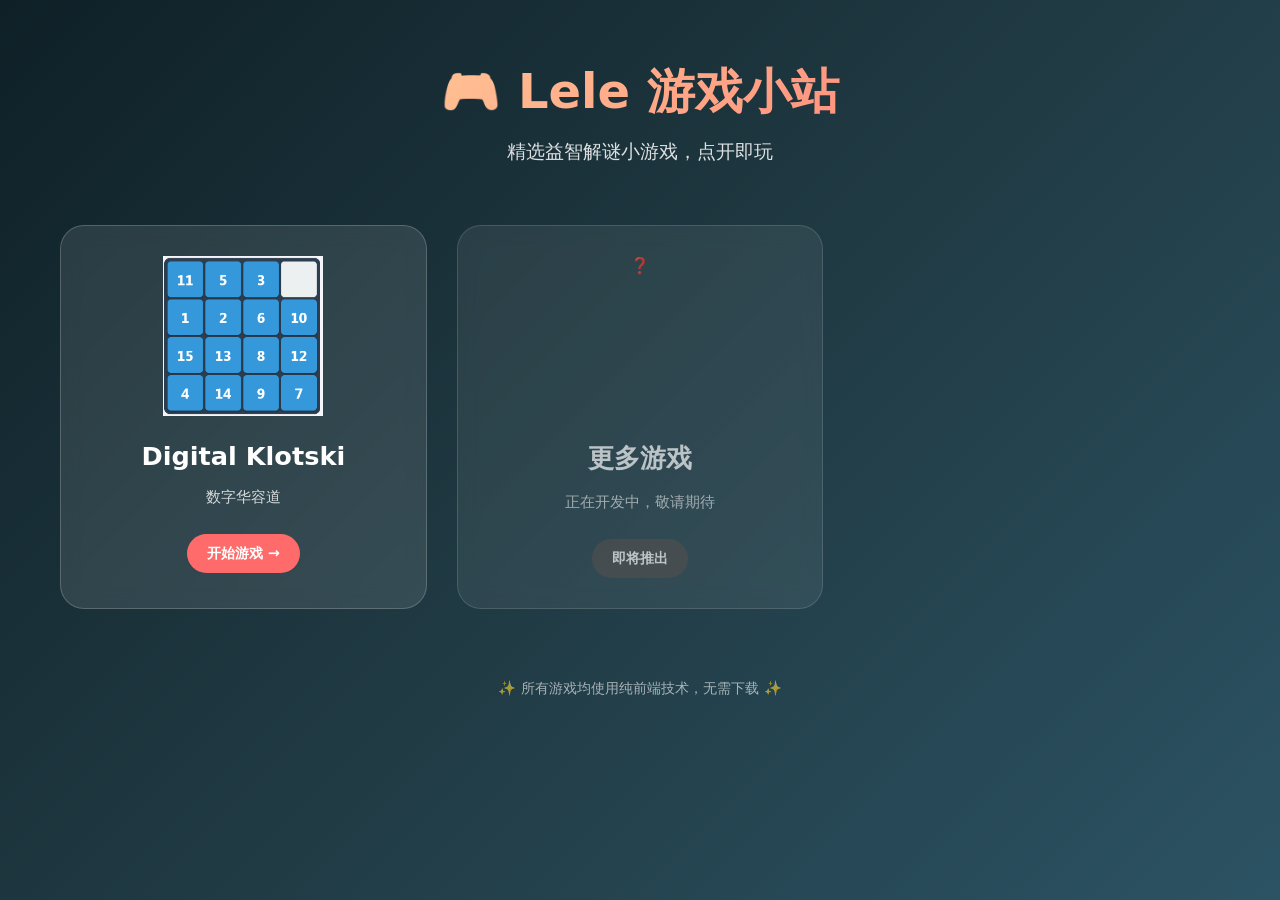
==== index.html @ e9ce8484 "Added a new game: Digital Klotski" ====
<!DOCTYPE html>
<html lang="zh-CN">
<head>
    <meta charset="UTF-8">
    <meta name="viewport" content="width=device-width, initial-scale=1.0, user-scalable=no">
    <title>Lele 游戏小站 | 益智解谜游戏合集</title>
    <link rel="stylesheet" href="style.css">
</head>
<body>
    <div class="hero">
        <h1>🎮 Lele 游戏小站</h1>
        <p>精选益智解谜小游戏，点开即玩</p>
    </div>

    <div class="games-grid" id="gamesGrid">
        <!-- 游戏卡片 1 - 数字华容道 -->
        <a href="games/digital-klotski/size-select.html" class="game-card">
            <img src="images/digital-klotski-icon.png" alt="数字华容道" class="card-icon">
            <h3>Digital Klotski</h3>
            <p>数字华容道</p>
            <span class="play-btn">开始游戏 →</span>
        </a>

        <!-- 游戏卡片 2 - 即将推出 -->
        <div class="game-card coming-soon">
            <div class="card-icon">❓</div>
            <h3>更多游戏</h3>
            <p>正在开发中，敬请期待</p>
            <span class="play-btn disabled">即将推出</span>
        </div>
    </div>

    <footer>
        <p>✨ 所有游戏均使用纯前端技术，无需下载 ✨</p>
    </footer>

    <script src="script.js"></script>
</body>
</html>
---- style.css ----
* {
    margin: 0;
    padding: 0;
    box-sizing: border-box;
}

body {
    font-family: 'Segoe UI', 'Poppins', system-ui, -apple-system, sans-serif;
    background: linear-gradient(135deg, #0f2027, #203a43, #2c5364);
    min-height: 100vh;
    color: #fff;
}

/* 头部区域 */
.hero {
    text-align: center;
    padding: 60px 20px 40px;
}

.hero h1 {
    font-size: 3rem;
    background: linear-gradient(135deg, #ffeaa7, #ff6b6b);
    -webkit-background-clip: text;
    background-clip: text;
    color: transparent;
    margin-bottom: 15px;
}

.hero p {
    font-size: 1.2rem;
    opacity: 0.85;
}

/* 游戏网格 */
.games-grid {
    max-width: 1200px;
    margin: 0 auto;
    padding: 20px;
    display: grid;
    grid-template-columns: repeat(auto-fill, minmax(320px, 1fr));
    gap: 30px;
}

/* 游戏卡片 */
.game-card {
    background: rgba(255, 255, 255, 0.1);
    backdrop-filter: blur(10px);
    border-radius: 24px;
    padding: 30px 20px;
    text-align: center;
    text-decoration: none;
    color: white;
    transition: all 0.3s ease;
    border: 1px solid rgba(255, 255, 255, 0.2);
    display: flex;
    flex-direction: column;
    gap: 15px;
}

.game-card:hover {
    transform: translateY(-8px);
    background: rgba(255, 255, 255, 0.2);
    border-color: rgba(255, 255, 255, 0.4);
    box-shadow: 0 20px 40px rgba(0, 0, 0, 0.3);
}

/* 即将推出的卡片不可点击 */
.game-card.coming-soon {
    cursor: default;
    opacity: 0.7;
}

.game-card.coming-soon:hover {
    transform: none;
    background: rgba(255, 255, 255, 0.1);
}

.card-icon {
    width: 160px;      /* 固定宽度 */
    height: 160px;     /* 固定高度 */
    object-fit: contain;  /* 保持比例，不裁剪 */
    display: block;
    margin: 0 auto 10px;   /* 居中，底部留白 */
}

.game-card h3 {
    font-size: 1.6rem;
    font-weight: 600;
}

.game-card p {
    font-size: 0.95rem;
    opacity: 0.8;
    line-height: 1.5;
}

.play-btn {
    display: inline-block;
    margin-top: 10px;
    padding: 10px 20px;
    background: #ff6b6b;
    border-radius: 50px;
    font-weight: bold;
    font-size: 0.9rem;
    transition: all 0.2s;
    align-self: center;
}

.game-card:hover .play-btn {
    background: #ff4757;
    transform: scale(1.02);
}

.play-btn.disabled {
    background: #555;
    cursor: default;
}

/* 页脚 */
footer {
    text-align: center;
    padding: 50px 20px 30px;
    opacity: 0.6;
    font-size: 0.9rem;
}

/* 响应式 */
@media (max-width: 700px) {
    .hero h1 {
        font-size: 2.2rem;
    }
    
    .hero p {
        font-size: 1rem;
    }
    
    .games-grid {
        grid-template-columns: 1fr;
        gap: 20px;
    }
    
    .game-card {
        padding: 20px;
    }
}
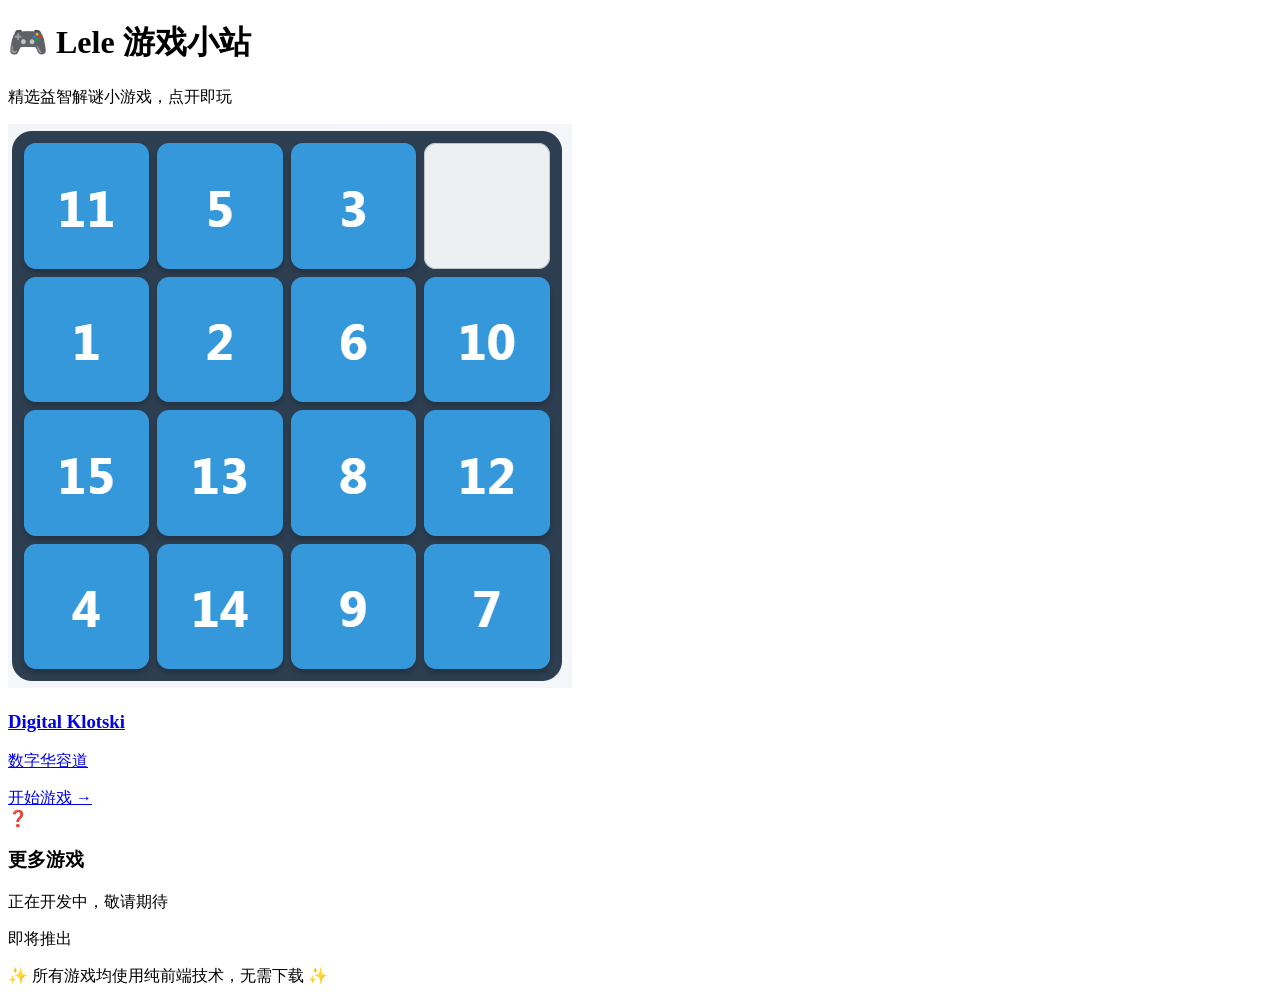
==== commit 72334b80: "Added version numbers to css & js to force browser cache refresh." ====
--- a/index.html
+++ b/index.html
@@ -4,7 +4,8 @@
     <meta charset="UTF-8">
     <meta name="viewport" content="width=device-width, initial-scale=1.0, user-scalable=no">
     <title>Lele 游戏小站 | 益智解谜游戏合集</title>
-    <link rel="stylesheet" href="style.css">
+    <link rel="stylesheet" href="style?v=20260516.css">
+    <link rel="icon" type="image/png" href="images/site-icon.png">
 </head>
 <body>
     <div class="hero">
@@ -34,6 +35,6 @@
         <p>✨ 所有游戏均使用纯前端技术，无需下载 ✨</p>
     </footer>
 
-    <script src="script.js"></script>
+    <script src="script.js?v=20260516"></script>
 </body>
 </html>
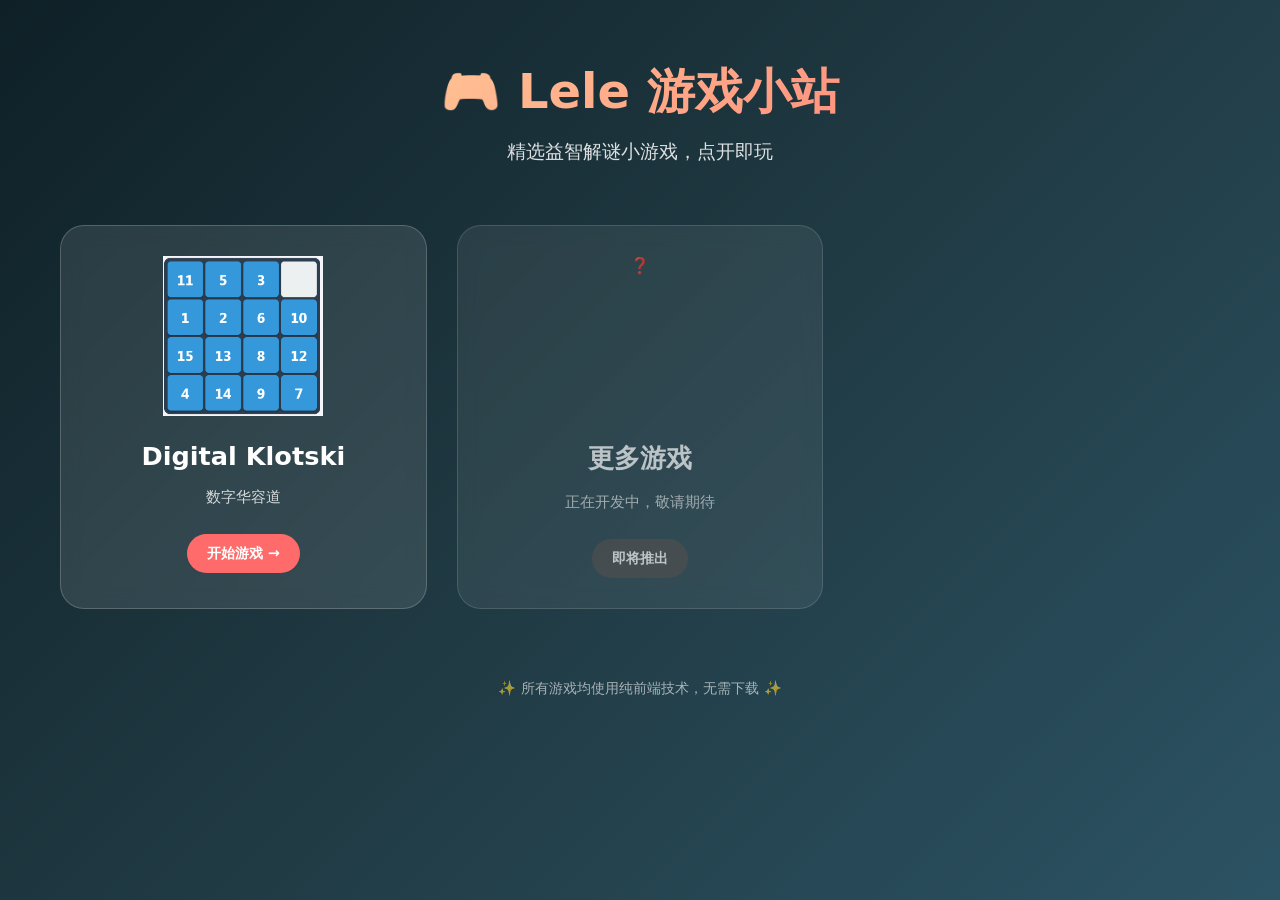
==== commit d35b4058: "Fixed a typo in index.html" ====
--- a/index.html
+++ b/index.html
@@ -4,7 +4,7 @@
     <meta charset="UTF-8">
     <meta name="viewport" content="width=device-width, initial-scale=1.0, user-scalable=no">
     <title>Lele 游戏小站 | 益智解谜游戏合集</title>
-    <link rel="stylesheet" href="style?v=20260516.css">
+    <link rel="stylesheet" href="style.css?v=20260516">
     <link rel="icon" type="image/png" href="images/site-icon.png">
 </head>
 <body>
--- a/style.css
+++ b/style.css
@@ -0,0 +1,145 @@
+* {
+    margin: 0;
+    padding: 0;
+    box-sizing: border-box;
+}
+
+body {
+    font-family: 'Segoe UI', 'Poppins', system-ui, -apple-system, sans-serif;
+    background: linear-gradient(135deg, #0f2027, #203a43, #2c5364);
+    min-height: 100vh;
+    color: #fff;
+}
+
+/* 头部区域 */
+.hero {
+    text-align: center;
+    padding: 60px 20px 40px;
+}
+
+.hero h1 {
+    font-size: 3rem;
+    background: linear-gradient(135deg, #ffeaa7, #ff6b6b);
+    -webkit-background-clip: text;
+    background-clip: text;
+    color: transparent;
+    margin-bottom: 15px;
+}
+
+.hero p {
+    font-size: 1.2rem;
+    opacity: 0.85;
+}
+
+/* 游戏网格 */
+.games-grid {
+    max-width: 1200px;
+    margin: 0 auto;
+    padding: 20px;
+    display: grid;
+    grid-template-columns: repeat(auto-fill, minmax(320px, 1fr));
+    gap: 30px;
+}
+
+/* 游戏卡片 */
+.game-card {
+    background: rgba(255, 255, 255, 0.1);
+    backdrop-filter: blur(10px);
+    border-radius: 24px;
+    padding: 30px 20px;
+    text-align: center;
+    text-decoration: none;
+    color: white;
+    transition: all 0.3s ease;
+    border: 1px solid rgba(255, 255, 255, 0.2);
+    display: flex;
+    flex-direction: column;
+    gap: 15px;
+}
+
+.game-card:hover {
+    transform: translateY(-8px);
+    background: rgba(255, 255, 255, 0.2);
+    border-color: rgba(255, 255, 255, 0.4);
+    box-shadow: 0 20px 40px rgba(0, 0, 0, 0.3);
+}
+
+/* 即将推出的卡片不可点击 */
+.game-card.coming-soon {
+    cursor: default;
+    opacity: 0.7;
+}
+
+.game-card.coming-soon:hover {
+    transform: none;
+    background: rgba(255, 255, 255, 0.1);
+}
+
+.card-icon {
+    width: 160px;      /* 固定宽度 */
+    height: 160px;     /* 固定高度 */
+    object-fit: contain;  /* 保持比例，不裁剪 */
+    display: block;
+    margin: 0 auto 10px;   /* 居中，底部留白 */
+}
+
+.game-card h3 {
+    font-size: 1.6rem;
+    font-weight: 600;
+}
+
+.game-card p {
+    font-size: 0.95rem;
+    opacity: 0.8;
+    line-height: 1.5;
+}
+
+.play-btn {
+    display: inline-block;
+    margin-top: 10px;
+    padding: 10px 20px;
+    background: #ff6b6b;
+    border-radius: 50px;
+    font-weight: bold;
+    font-size: 0.9rem;
+    transition: all 0.2s;
+    align-self: center;
+}
+
+.game-card:hover .play-btn {
+    background: #ff4757;
+    transform: scale(1.02);
+}
+
+.play-btn.disabled {
+    background: #555;
+    cursor: default;
+}
+
+/* 页脚 */
+footer {
+    text-align: center;
+    padding: 50px 20px 30px;
+    opacity: 0.6;
+    font-size: 0.9rem;
+}
+
+/* 响应式 */
+@media (max-width: 700px) {
+    .hero h1 {
+        font-size: 2.2rem;
+    }
+    
+    .hero p {
+        font-size: 1rem;
+    }
+    
+    .games-grid {
+        grid-template-columns: 1fr;
+        gap: 20px;
+    }
+    
+    .game-card {
+        padding: 20px;
+    }
+}
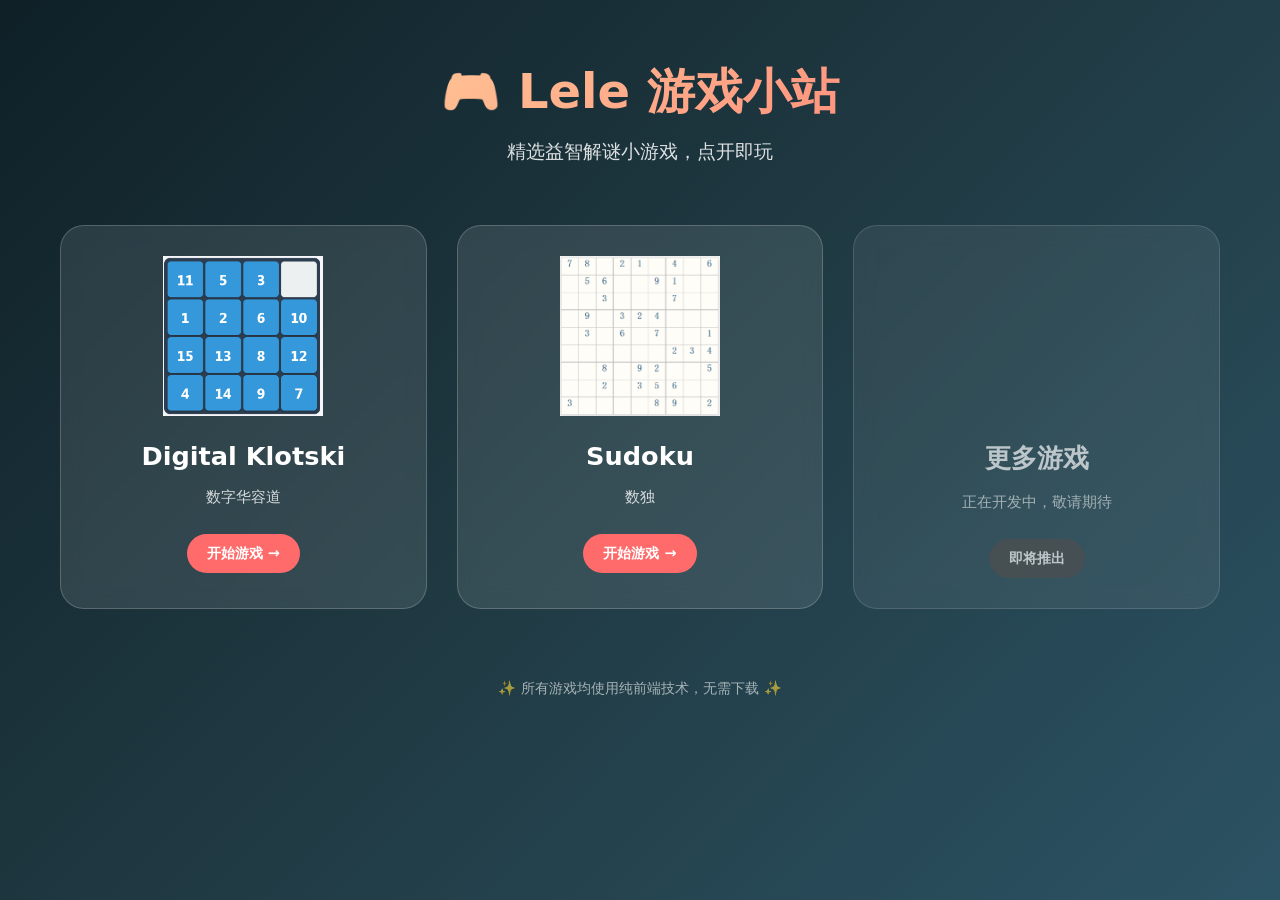
==== commit b176ae38: "Added new game: Sudoku" ====
--- a/index.html
+++ b/index.html
@@ -1,40 +1,62 @@
+<!--
+    Copyright (C) 2026 Lele
+
+    This program is free software: you can redistribute it and/or modify
+    it under the terms of the GNU General Public License as published by
+    the Free Software Foundation, either version 3 of the License, or
+    (at your option) any later version.
+
+    This program is distributed in the hope that it will be useful,
+    but WITHOUT ANY WARRANTY; without even the implied warranty of
+    MERCHANTABILITY or FITNESS FOR A PARTICULAR PURPOSE.  See the
+    GNU General Public License for more details.
+
+    You should have received a copy of the GNU General Public License
+    along with this program.  If not, see <https://www.gnu.org/licenses/>.
+-->
+
 <!DOCTYPE html>
 <html lang="zh-CN">
 <head>
-    <meta charset="UTF-8">
-    <meta name="viewport" content="width=device-width, initial-scale=1.0, user-scalable=no">
-    <title>Lele 游戏小站 | 益智解谜游戏合集</title>
-    <link rel="stylesheet" href="style.css?v=20260516">
-    <link rel="icon" type="image/png" href="images/site-icon.png">
+  <meta charset="UTF-8">
+  <meta name="viewport" content="width=device-width, initial-scale=1.0, user-scalable=no">
+  <title>Lele 游戏小站 | 益智解谜游戏合集</title>
+  <link rel="stylesheet" href="style.css?v=20260516">
+  <link rel="icon" type="image/png" href="images/site-icon.png">
 </head>
 <body>
-    <div class="hero">
-        <h1>🎮 Lele 游戏小站</h1>
-        <p>精选益智解谜小游戏，点开即玩</p>
+  <div class="hero">
+    <h1>🎮 Lele 游戏小站</h1>
+    <p>精选益智解谜小游戏，点开即玩</p>
+  </div>
+
+  <div class="games-grid" id="gamesGrid">
+    <a href="games/digital-klotski/size-select.html" class="game-card">
+      <img src="images/digital-klotski-icon.png" alt="数字华容道" class="card-icon">
+      <h3>Digital Klotski</h3>
+      <p>数字华容道</p>
+      <span class="play-btn">开始游戏 →</span>
+    </a>
+
+    <a href="games/sudoku/difficulty-select.html" class="game-card">
+      <img src="images/sudoku-icon.png" alt="数独" class="card-icon">
+      <h3>Sudoku</h3>
+      <p>数独</p>
+      <span class="play-btn">开始游戏 →</span>
+    </a>
+
+    <div class="game-card coming-soon">
+      <div class="card-icon"></div>
+      <h3>更多游戏</h3>
+      <p>正在开发中，敬请期待</p>
+      <span class="play-btn disabled">即将推出</span>
     </div>
+  </div>
 
-    <div class="games-grid" id="gamesGrid">
-        <!-- 游戏卡片 1 - 数字华容道 -->
-        <a href="games/digital-klotski/size-select.html" class="game-card">
-            <img src="images/digital-klotski-icon.png" alt="数字华容道" class="card-icon">
-            <h3>Digital Klotski</h3>
-            <p>数字华容道</p>
-            <span class="play-btn">开始游戏 →</span>
-        </a>
+  <footer>
+    <p>✨ 所有游戏均使用纯前端技术，无需下载 ✨</p>
+  </footer>
 
-        <!-- 游戏卡片 2 - 即将推出 -->
-        <div class="game-card coming-soon">
-            <div class="card-icon">❓</div>
-            <h3>更多游戏</h3>
-            <p>正在开发中，敬请期待</p>
-            <span class="play-btn disabled">即将推出</span>
-        </div>
-    </div>
-
-    <footer>
-        <p>✨ 所有游戏均使用纯前端技术，无需下载 ✨</p>
-    </footer>
-
-    <script src="script.js?v=20260516"></script>
+  <script src="script.js?v=20260516"></script>
 </body>
 </html>
--- a/style.css
+++ b/style.css
@@ -1,3 +1,20 @@
+/*
+ * Copyright (C) 2026 Lele
+ * 
+ * This program is free software: you can redistribute it and/or modify
+ * it under the terms of the GNU General Public License as published by
+ * the Free Software Foundation, either version 3 of the License, or
+ * (at your option) any later version.
+ * 
+ * This program is distributed in the hope that it will be useful,
+ * but WITHOUT ANY WARRANTY; without even the implied warranty of
+ * MERCHANTABILITY or FITNESS FOR A PARTICULAR PURPOSE.  See the
+ * GNU General Public License for more details.
+ * 
+ * You should have received a copy of the GNU General Public License
+ * along with this program.  If not, see <https://www.gnu.org/licenses/>.
+ */
+
 * {
     margin: 0;
     padding: 0;
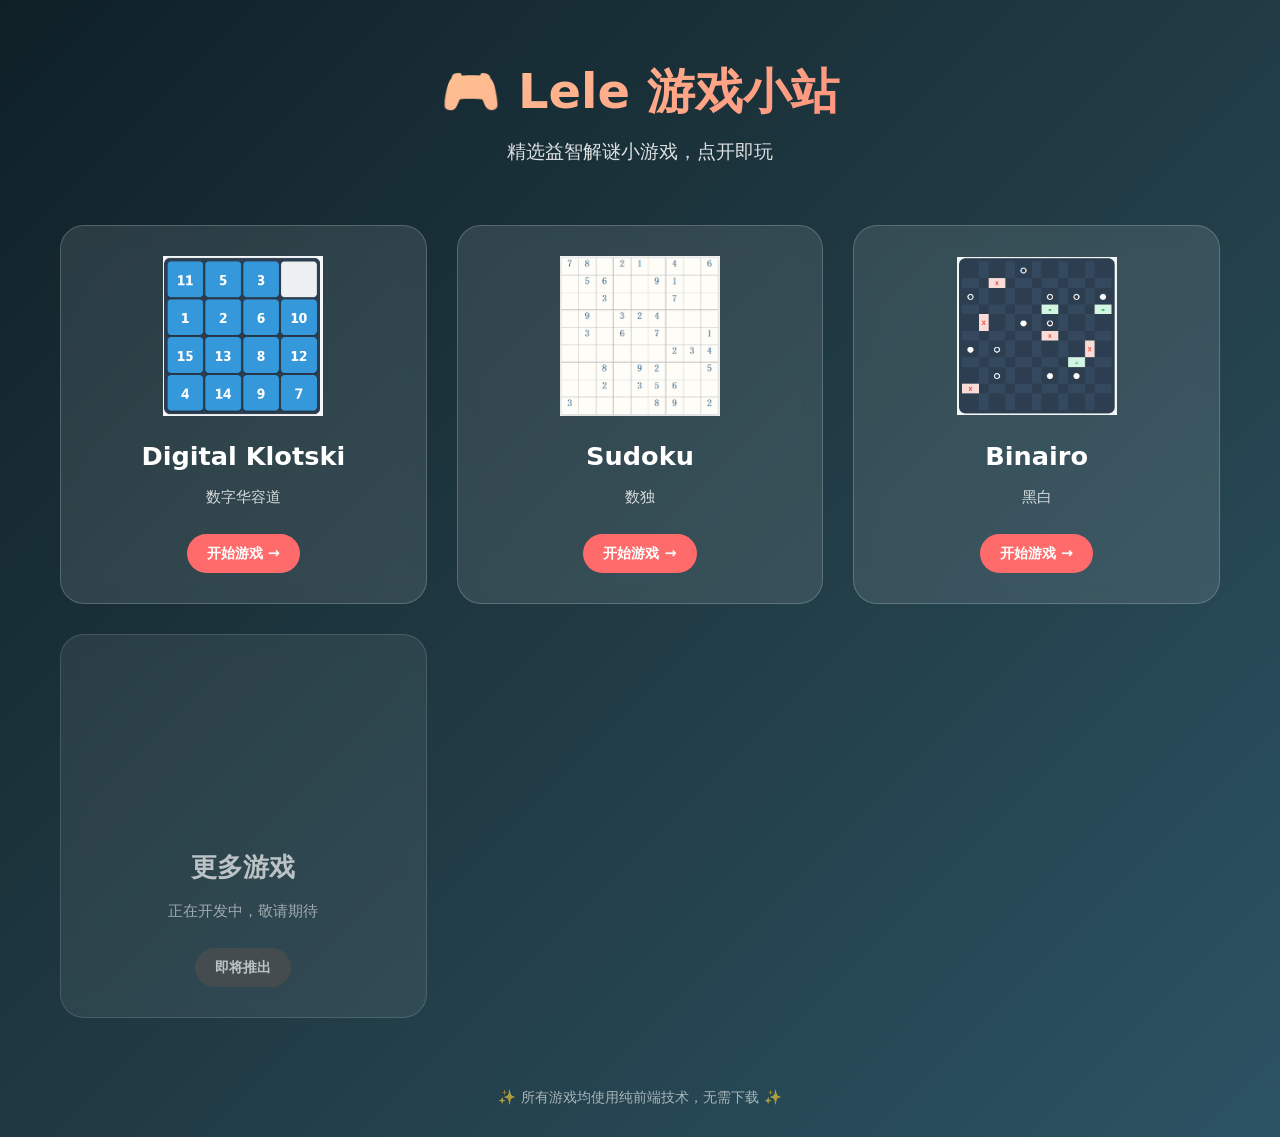
==== commit b173bc82: "Added new game: Binairo." ====
--- a/index.html
+++ b/index.html
@@ -45,6 +45,13 @@
       <span class="play-btn">开始游戏 →</span>
     </a>
 
+    <a href="games/binairo/difficulty-select.html" class="game-card">
+      <img src="images/binairo-icon.png" alt="黑白" class="card-icon">
+      <h3>Binairo</h3>
+      <p>黑白</p>
+      <span class="play-btn">开始游戏 →</span>
+    </a>
+
     <div class="game-card coming-soon">
       <div class="card-icon"></div>
       <h3>更多游戏</h3>
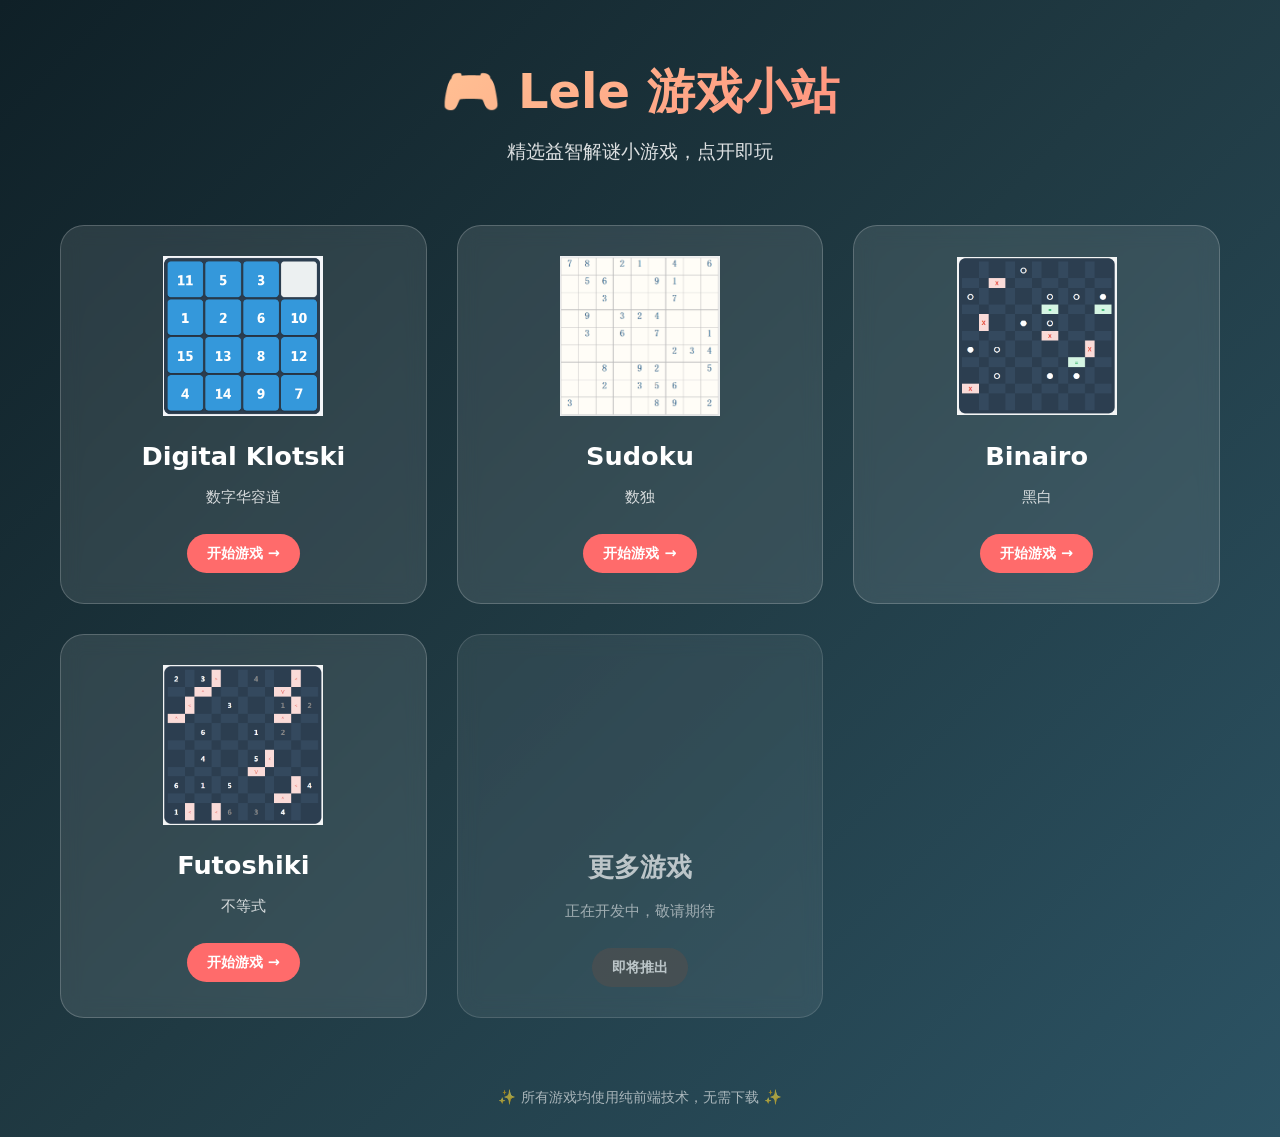
==== commit dccd6060: "Futoshiki: New game playable now." ====
--- a/index.html
+++ b/index.html
@@ -52,6 +52,13 @@
       <span class="play-btn">开始游戏 →</span>
     </a>
 
+    <a href="games/futoshiki/difficulty-select.html" class="game-card">
+      <img src="images/futoshiki-icon.png" alt="不等式" class="card-icon">
+      <h3>Futoshiki</h3>
+      <p>不等式</p>
+      <span class="play-btn">开始游戏 →</span>
+    </a>
+
     <div class="game-card coming-soon">
       <div class="card-icon"></div>
       <h3>更多游戏</h3>
